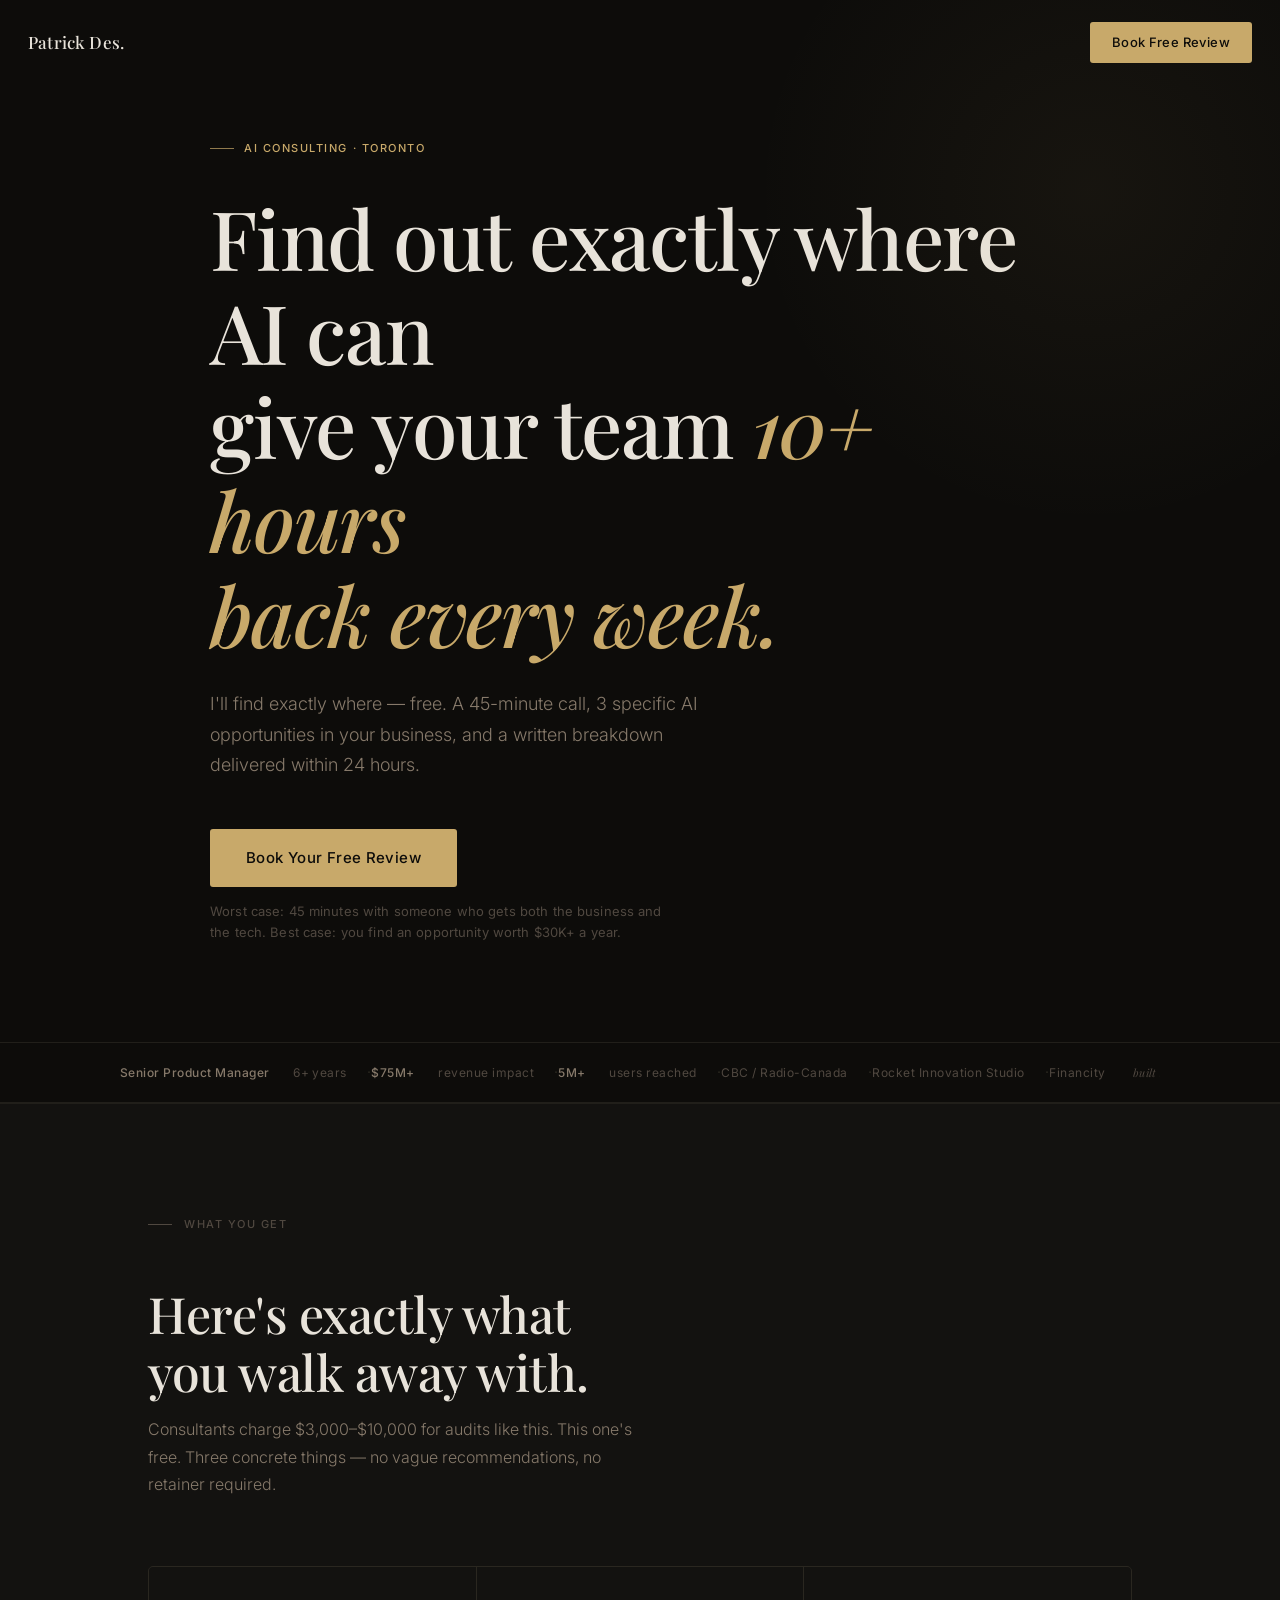
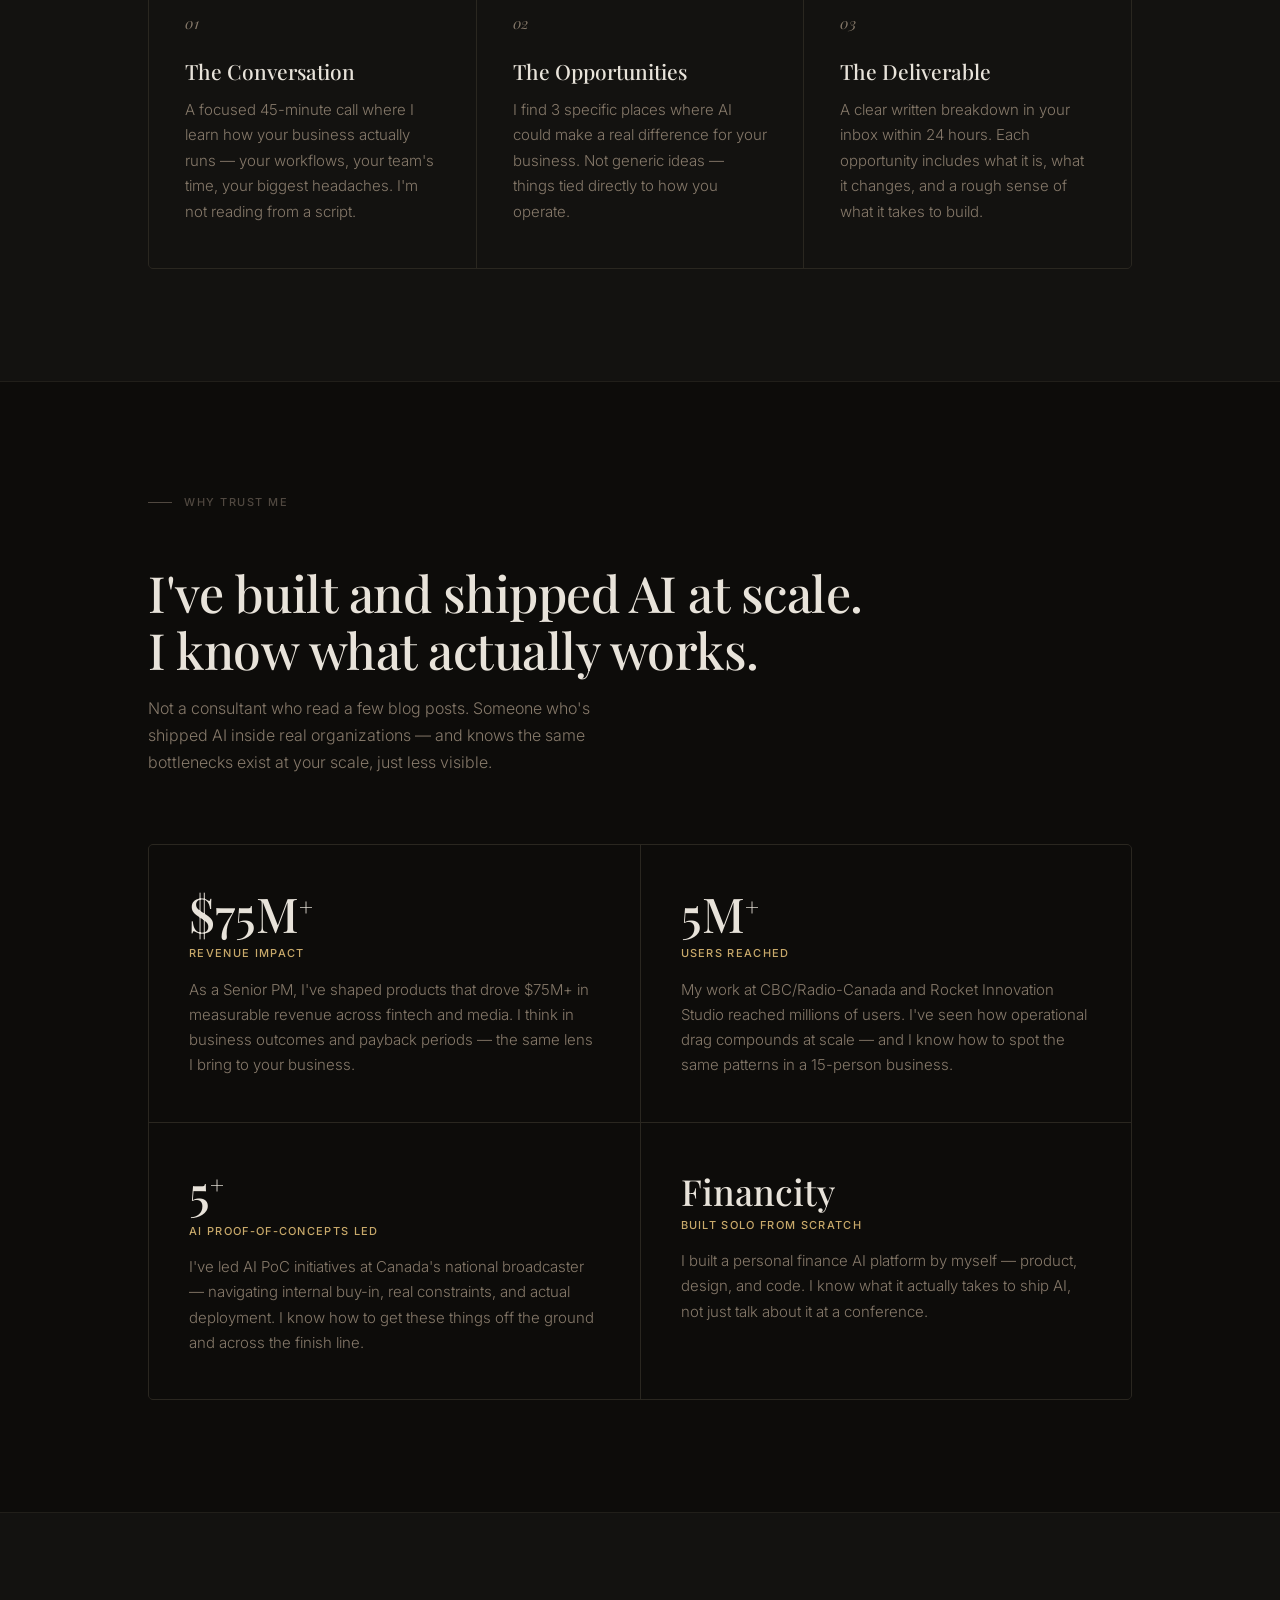
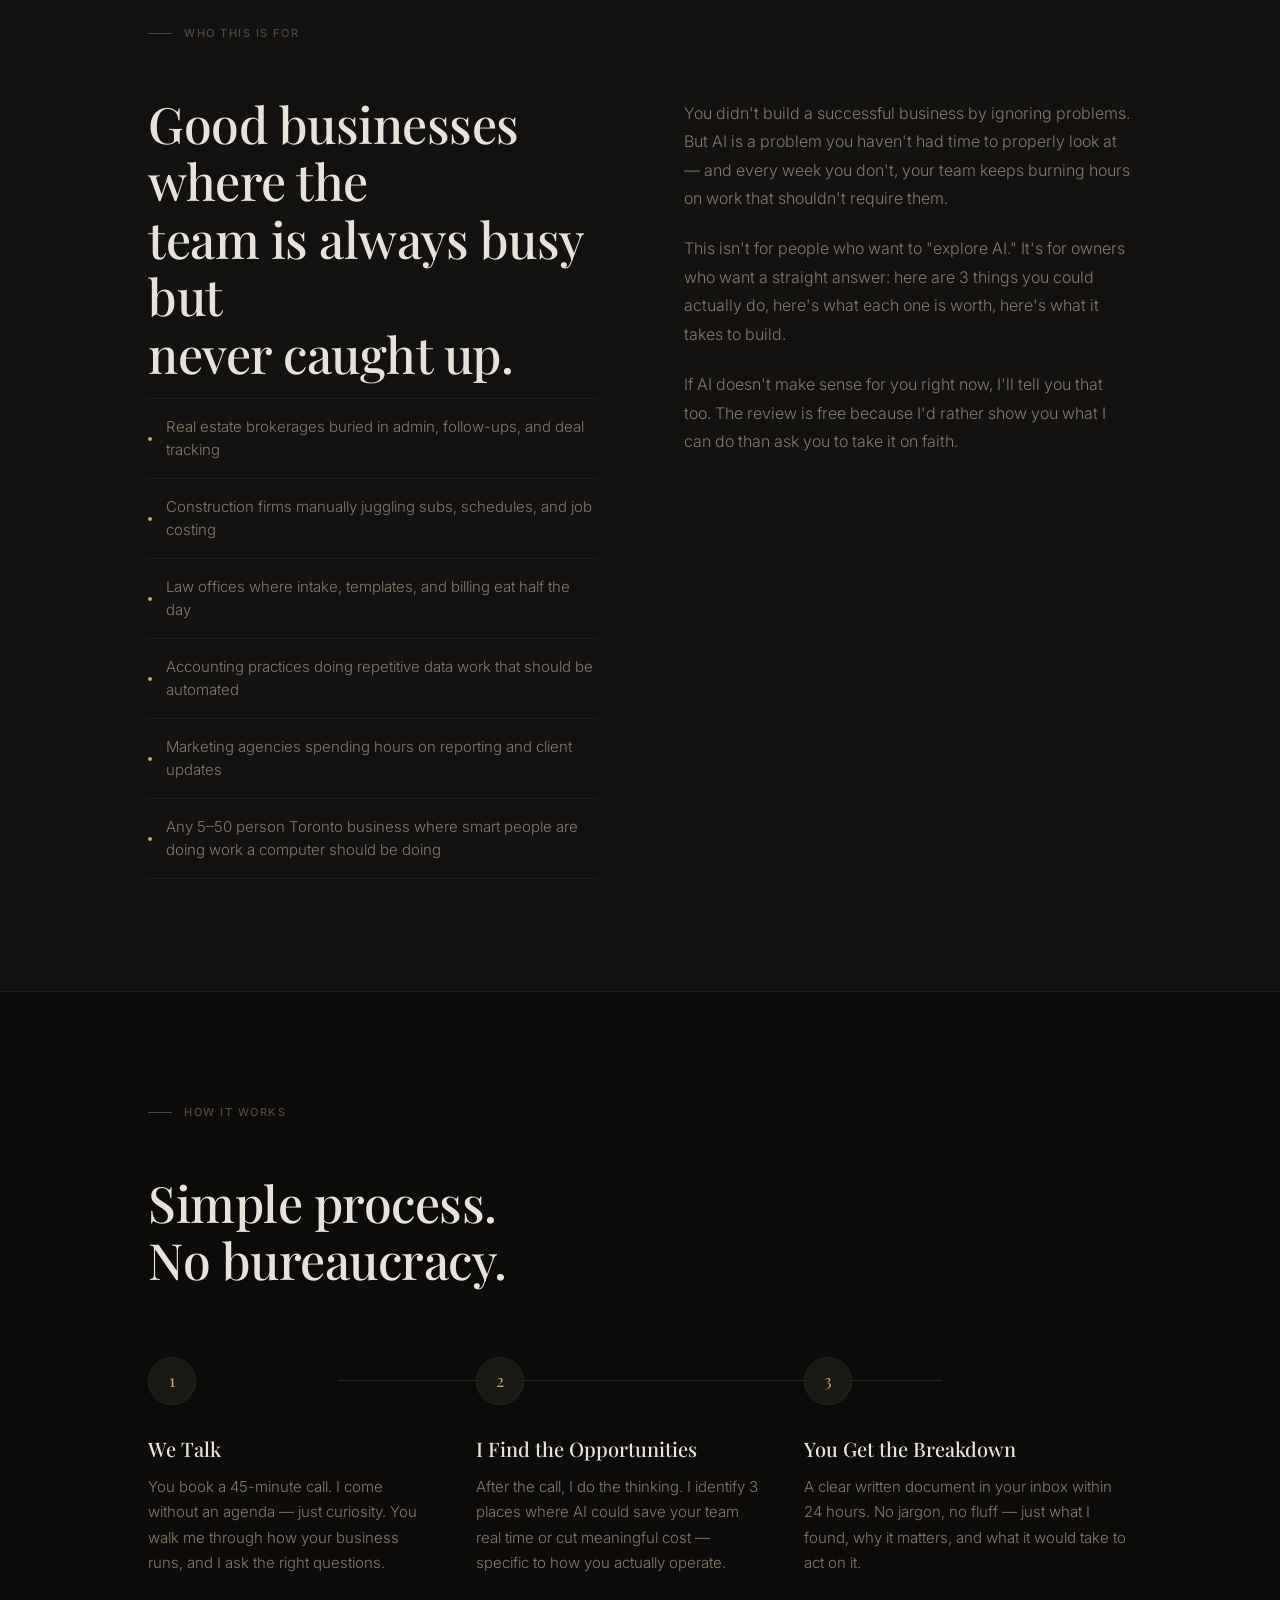
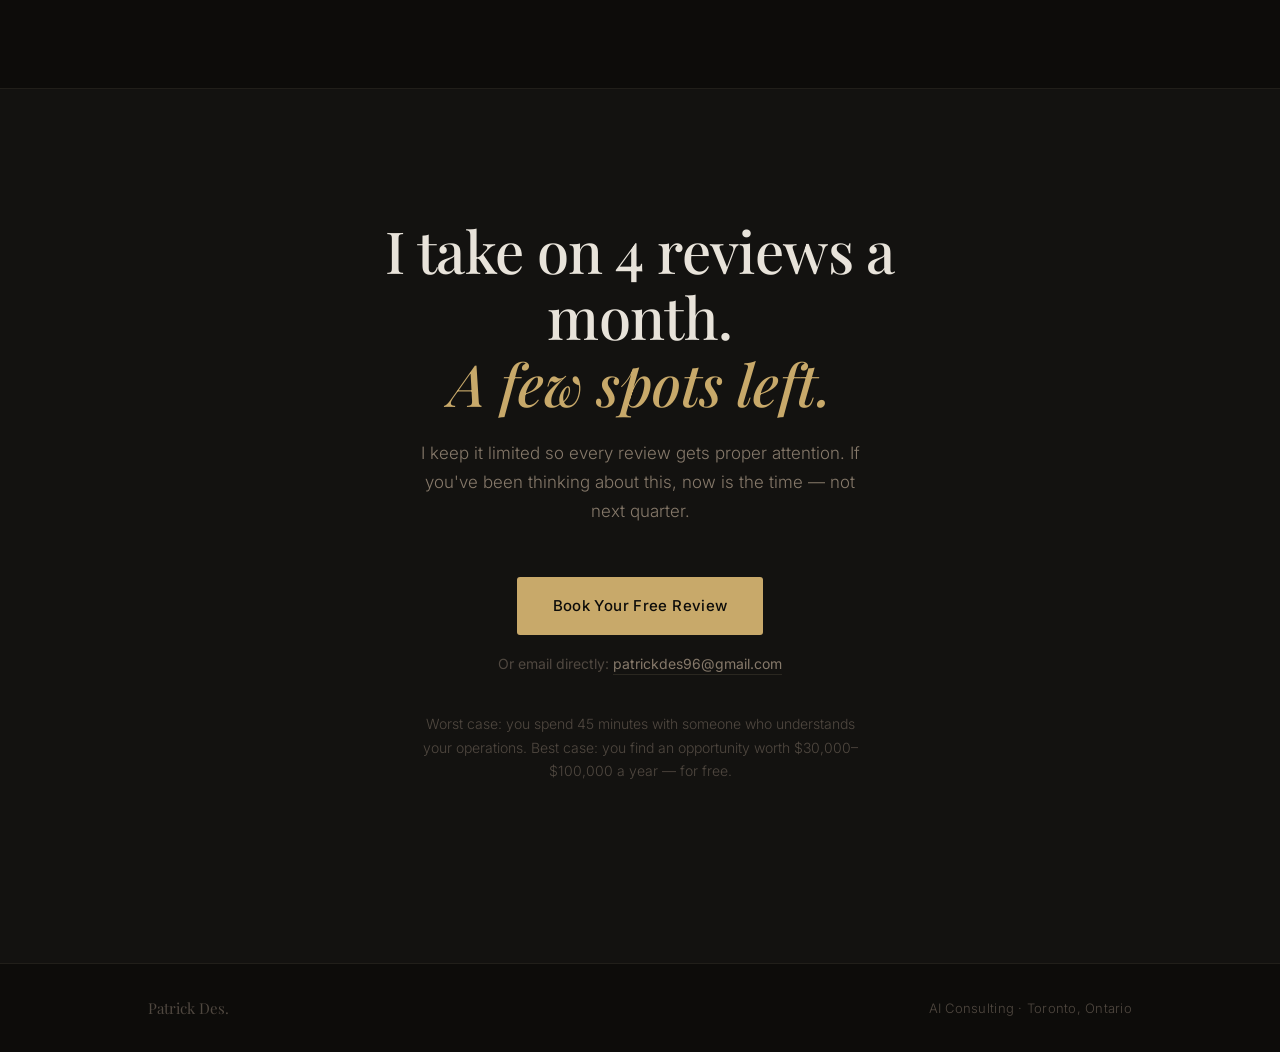
==== index.html @ f0379df7 "Initial commit: AI consulting landing page" ====
<!DOCTYPE html>
<html lang="en">
<head>
  <meta charset="UTF-8">
  <meta name="viewport" content="width=device-width, initial-scale=1.0">
  <title>Patrick Des — AI Consulting for SMBs in Toronto</title>
  <meta name="description" content="Free 45-minute AI Opportunity Review for Toronto SMBs. Find out exactly where AI can save your business time and money — written breakdown delivered in 24 hours.">
  <link rel="preconnect" href="https://fonts.googleapis.com">
  <link rel="preconnect" href="https://fonts.gstatic.com" crossorigin>
  <link href="https://fonts.googleapis.com/css2?family=Playfair+Display:ital,wght@0,400;0,500;0,600;1,400;1,500&family=Inter:wght@300;400;500;600&display=swap" rel="stylesheet">
  <style>
    *, *::before, *::after {
      box-sizing: border-box;
      margin: 0;
      padding: 0;
    }
    :root {
      --bg:           #0d0c0a;
      --bg-2:         #131210;
      --bg-3:         #1a1814;
      --text:         #e8e3da;
      --text-muted:   #86796a;
      --text-dim:     #504840;
      --accent:       #c8a96a;
      --accent-light: #d4b87a;
      --border:       #211f1a;
      --border-mid:   #2a2720;
    }
    html { scroll-behavior: smooth; }
    body {
      font-family: 'Inter', sans-serif;
      background-color: var(--bg);
      color: var(--text);
      line-height: 1.6;
      -webkit-font-smoothing: antialiased;
      -moz-osx-font-smoothing: grayscale;
    }
    h1, h2, h3 {
      font-family: 'Playfair Display', serif;
      font-weight: 500;
      line-height: 1.15;
    }
    .container {
      max-width: 1040px;
      margin: 0 auto;
      padding: 0 28px;
    }
    .container--narrow {
      max-width: 700px;
      margin: 0 auto;
      padding: 0 28px;
    }
    /* ─── NAV ─── */
    nav {
      position: fixed;
      top: 0;
      left: 0;
      right: 0;
      z-index: 100;
      padding: 22px 28px;
      display: flex;
      justify-content: space-between;
      align-items: center;
      transition: background 0.35s ease, border-color 0.35s ease;
      border-bottom: 1px solid transparent;
    }
    nav.scrolled {
      background: rgba(13, 12, 10, 0.94);
      backdrop-filter: blur(16px);
      -webkit-backdrop-filter: blur(16px);
      border-bottom-color: var(--border);
    }
    .nav-logo {
      font-family: 'Playfair Display', serif;
      font-size: 17px;
      font-weight: 500;
      color: var(--text);
      text-decoration: none;
      letter-spacing: 0.01em;
    }
    .nav-cta {
      font-size: 13px;
      font-weight: 500;
      color: var(--bg);
      background: var(--accent);
      padding: 10px 22px;
      border-radius: 3px;
      text-decoration: none;
      letter-spacing: 0.03em;
      transition: background 0.2s ease;
    }
    .nav-cta:hover { background: var(--accent-light); }
    /* ─── HERO ─── */
    .hero {
      min-height: 100vh;
      display: flex;
      align-items: center;
      padding: 140px 0 100px;
      position: relative;
      overflow: hidden;
    }
    .hero::after {
      content: '';
      position: absolute;
      top: -160px;
      right: -160px;
      width: 700px;
      height: 700px;
      background: radial-gradient(circle, rgba(200, 169, 106, 0.055) 0%, transparent 68%);
      pointer-events: none;
    }
    .hero-eyebrow {
      font-size: 11px;
      font-weight: 500;
      letter-spacing: 0.14em;
      text-transform: uppercase;
      color: var(--accent);
      margin-bottom: 32px;
      display: flex;
      align-items: center;
      gap: 10px;
    }
    .hero-eyebrow::before {
      content: '';
      display: block;
      width: 24px;
      height: 1px;
      background: var(--accent);
      opacity: 0.7;
    }
    .hero h1 {
      font-size: clamp(46px, 7.5vw, 82px);
      font-weight: 500;
      color: var(--text);
      margin-bottom: 28px;
      max-width: 860px;
      letter-spacing: -0.015em;
    }
    .hero h1 em {
      font-style: italic;
      color: var(--accent);
    }
    .hero-sub {
      font-size: 18px;
      color: var(--text-muted);
      max-width: 520px;
      line-height: 1.7;
      margin-bottom: 48px;
      font-weight: 300;
    }
    .hero-actions {
      display: flex;
      flex-direction: column;
      align-items: flex-start;
      gap: 14px;
    }
    .btn-primary {
      display: inline-block;
      font-size: 15px;
      font-weight: 500;
      color: var(--bg);
      background: var(--accent);
      padding: 17px 36px;
      border-radius: 3px;
      text-decoration: none;
      letter-spacing: 0.025em;
      transition: background 0.2s ease, transform 0.15s ease;
    }
    .btn-primary:hover {
      background: var(--accent-light);
      transform: translateY(-2px);
    }
    .hero-note {
      font-size: 13px;
      color: var(--text-dim);
      font-weight: 400;
      letter-spacing: 0.01em;
      max-width: 460px;
      line-height: 1.6;
    }
    /* ─── SHARED SECTION STRUCTURE ─── */
    section { padding: 112px 0; }
    .section-label {
      font-size: 11px;
      font-weight: 500;
      letter-spacing: 0.14em;
      text-transform: uppercase;
      color: var(--text-dim);
      margin-bottom: 52px;
      display: flex;
      align-items: center;
      gap: 12px;
    }
    .section-label::before {
      content: '';
      display: block;
      width: 24px;
      height: 1px;
      background: var(--text-dim);
    }
    .section-title {
      font-size: clamp(30px, 4.5vw, 50px);
      color: var(--text);
      margin-bottom: 16px;
      letter-spacing: -0.01em;
    }
    .section-sub {
      font-size: 16px;
      color: var(--text-muted);
      font-weight: 300;
      max-width: 500px;
      line-height: 1.7;
    }
    .section-header { margin-bottom: 68px; }
    hr.divider {
      border: none;
      border-top: 1px solid var(--border);
      margin: 0;
    }
    /* ─── CREDENTIAL BAR ─── */
    .cred-bar {
      border-bottom: 1px solid var(--border);
      background: var(--bg);
      padding: 18px 28px;
      overflow: hidden;
    }
    .cred-bar-inner {
      max-width: 1040px;
      margin: 0 auto;
      display: flex;
      align-items: center;
      gap: 0;
      flex-wrap: nowrap;
      overflow: hidden;
    }
    .cred-item {
      font-size: 12px;
      font-weight: 400;
      color: var(--text-dim);
      letter-spacing: 0.04em;
      white-space: nowrap;
      display: flex;
      align-items: center;
      gap: 20px;
    }
    .cred-item::after {
      content: '·';
      color: var(--border-mid);
      font-size: 14px;
    }
    .cred-item:last-child::after { display: none; }
    .cred-item strong {
      font-weight: 500;
      color: var(--text-muted);
    }
    @media (max-width: 700px) {
      .cred-bar { display: none; }
    }
    /* ─── WHAT YOU GET ─── */
    .what-you-get {
      background: var(--bg-2);
      border-top: 1px solid var(--border);
      border-bottom: 1px solid var(--border);
    }
    .cards {
      display: grid;
      grid-template-columns: repeat(3, 1fr);
      gap: 1px;
      background: var(--border-mid);
      border: 1px solid var(--border-mid);
      border-radius: 5px;
      overflow: hidden;
    }
    .card {
      background: var(--bg-2);
      padding: 44px 36px;
    }
    .card-num {
      font-family: 'Playfair Display', serif;
      font-style: italic;
      font-size: 13px;
      color: var(--accent);
      margin-bottom: 22px;
      letter-spacing: 0.04em;
    }
    .card h3 {
      font-size: 21px;
      font-weight: 500;
      color: var(--text);
      margin-bottom: 14px;
    }
    .card p {
      font-size: 15px;
      color: var(--text-muted);
      line-height: 1.7;
      font-weight: 300;
    }
    /* ─── TRUST ─── */
    .trust { background: var(--bg); }
    .trust-grid {
      display: grid;
      grid-template-columns: repeat(2, 1fr);
      gap: 1px;
      background: var(--border-mid);
      border: 1px solid var(--border-mid);
      border-radius: 5px;
      overflow: hidden;
    }
    .trust-item {
      background: var(--bg);
      padding: 44px 40px;
    }
    .trust-stat {
      font-family: 'Playfair Display', serif;
      font-size: 48px;
      font-weight: 500;
      color: var(--text);
      line-height: 1;
      margin-bottom: 8px;
    }
    .trust-stat sup {
      font-size: 24px;
      vertical-align: super;
      line-height: 0;
    }
    .trust-label {
      font-size: 11px;
      font-weight: 500;
      color: var(--accent);
      text-transform: uppercase;
      letter-spacing: 0.12em;
      margin-bottom: 14px;
    }
    .trust-desc {
      font-size: 15px;
      color: var(--text-muted);
      line-height: 1.68;
      font-weight: 300;
    }
    /* ─── WHO IT'S FOR ─── */
    .who-for {
      background: var(--bg-2);
      border-top: 1px solid var(--border);
      border-bottom: 1px solid var(--border);
    }
    .who-layout {
      display: grid;
      grid-template-columns: 1fr 1fr;
      gap: 88px;
      align-items: start;
    }
    .who-list {
      list-style: none;
      margin-top: 4px;
    }
    .who-list li {
      padding: 17px 0;
      border-bottom: 1px solid var(--border);
      font-size: 15px;
      color: var(--text-muted);
      display: flex;
      align-items: center;
      gap: 14px;
      font-weight: 300;
      line-height: 1.5;
    }
    .who-list li:first-child { border-top: 1px solid var(--border); }
    .who-list li::before {
      content: '';
      display: block;
      width: 4px;
      height: 4px;
      border-radius: 50%;
      background: var(--accent);
      flex-shrink: 0;
    }
    .who-prose { padding-top: 4px; }
    .who-prose p {
      font-size: 16px;
      color: var(--text-muted);
      line-height: 1.78;
      font-weight: 300;
      margin-bottom: 22px;
    }
    .who-prose p:last-child { margin-bottom: 0; }
    /* ─── HOW IT WORKS ─── */
    .how-it-works { background: var(--bg); }
    .steps {
      display: grid;
      grid-template-columns: repeat(3, 1fr);
      gap: 0;
      position: relative;
    }
    .steps::before {
      content: '';
      position: absolute;
      top: 23px;
      left: calc(16.666% + 26px);
      right: calc(16.666% + 26px);
      height: 1px;
      background: var(--border-mid);
      z-index: 0;
    }
    .step { padding-right: 40px; }
    .step:last-child { padding-right: 0; }
    .step-num {
      width: 48px;
      height: 48px;
      border-radius: 50%;
      border: 1px solid var(--border-mid);
      background: var(--bg-3);
      display: flex;
      align-items: center;
      justify-content: center;
      margin-bottom: 32px;
      font-family: 'Playfair Display', serif;
      font-size: 17px;
      color: var(--accent);
      position: relative;
      z-index: 1;
    }
    .step h3 {
      font-size: 20px;
      font-weight: 500;
      color: var(--text);
      margin-bottom: 14px;
    }
    .step p {
      font-size: 15px;
      color: var(--text-muted);
      line-height: 1.7;
      font-weight: 300;
    }
    /* ─── FINAL CTA ─── */
    .final-cta {
      background: var(--bg-2);
      border-top: 1px solid var(--border);
      text-align: center;
      padding: 128px 0;
    }
    .final-cta h2 {
      font-size: clamp(34px, 5vw, 58px);
      color: var(--text);
      max-width: 660px;
      margin: 0 auto 22px;
      letter-spacing: -0.01em;
    }
    .final-cta h2 em {
      font-style: italic;
      color: var(--accent);
    }
    .final-cta > .container--narrow > p {
      font-size: 17px;
      color: var(--text-muted);
      font-weight: 300;
      max-width: 460px;
      margin: 0 auto 52px;
      line-height: 1.7;
    }
    .cta-stack {
      display: flex;
      flex-direction: column;
      align-items: center;
      gap: 18px;
    }
    .cta-email-line {
      font-size: 14px;
      color: var(--text-dim);
    }
    .cta-email-line a {
      color: var(--text-muted);
      text-decoration: none;
      border-bottom: 1px solid var(--border-mid);
      padding-bottom: 2px;
      transition: color 0.2s ease, border-color 0.2s ease;
    }
    .cta-email-line a:hover {
      color: var(--text);
      border-bottom-color: var(--text-muted);
    }
    /* ─── FOOTER ─── */
    footer {
      background: var(--bg);
      border-top: 1px solid var(--border);
      padding: 32px 0;
    }
    .footer-inner {
      display: flex;
      justify-content: space-between;
      align-items: center;
    }
    .footer-name {
      font-family: 'Playfair Display', serif;
      font-size: 15px;
      color: var(--text-dim);
      font-weight: 400;
    }
    .footer-loc {
      font-size: 13px;
      color: var(--text-dim);
      font-weight: 300;
      letter-spacing: 0.02em;
    }
    /* ─── SCROLL REVEAL ─── */
    .reveal {
      opacity: 0;
      transform: translateY(22px);
      transition: opacity 0.65s ease, transform 0.65s ease;
    }
    .reveal.visible {
      opacity: 1;
      transform: translateY(0);
    }
    .d1 { transition-delay: 0.10s; }
    .d2 { transition-delay: 0.20s; }
    .d3 { transition-delay: 0.30s; }
    /* ─── RESPONSIVE ─── */
    @media (max-width: 860px) {
      .cards { grid-template-columns: 1fr; }
      .trust-grid { grid-template-columns: 1fr; }
      .who-layout {
        grid-template-columns: 1fr;
        gap: 56px;
      }
      .steps {
        grid-template-columns: 1fr;
        gap: 44px;
      }
      .steps::before { display: none; }
      .step {
        padding-right: 0;
        display: flex;
        align-items: flex-start;
        gap: 22px;
      }
      .step-num { flex-shrink: 0; margin-bottom: 0; }
      .step-body { flex: 1; }
    }
    @media (max-width: 600px) {
      section { padding: 80px 0; }
      .hero { padding: 120px 0 80px; min-height: auto; }
      .hero h1 { font-size: 40px; }
      .hero-sub { font-size: 16px; }
      .section-title { font-size: 28px; }
      .trust-stat { font-size: 40px; }
      .trust-item,
      .card { padding: 32px 24px; }
      .final-cta { padding: 88px 0; }
      .footer-inner {
        flex-direction: column;
        gap: 6px;
        text-align: center;
      }
    }
  </style>
</head>
<body>
  <!-- Nav -->
  <nav id="navbar">
    <a href="#" class="nav-logo">Patrick Des.</a>
    <a href="#book" class="nav-cta">Book Free Review</a>
  </nav>
  <!-- ─── HERO ─── -->
  <section class="hero">
    <div class="container">
      <p class="hero-eyebrow">AI Consulting &middot; Toronto</p>
      <h1>Find out exactly where AI can<br>give your team <em>10+ hours<br>back every week.</em></h1>
      <p class="hero-sub">I'll find exactly where — free. A 45-minute call, 3 specific AI opportunities in your business, and a written breakdown delivered within 24 hours.</p>
      <div class="hero-actions">
        <a href="#book" class="btn-primary">Book Your Free Review</a>
        <span class="hero-note">Worst case: 45 minutes with someone who gets both the business and the tech. Best case: you find an opportunity worth $30K+ a year.</span>
      </div>
    </div>
  </section>
  <hr class="divider">
  <!-- ─── CREDENTIAL BAR ─── -->
  <div class="cred-bar">
    <div class="cred-bar-inner">
      <span class="cred-item"><strong>Senior Product Manager</strong> &nbsp;6+ years</span>
      <span class="cred-item"><strong>$75M+</strong> &nbsp;revenue impact</span>
      <span class="cred-item"><strong>5M+</strong> &nbsp;users reached</span>
      <span class="cred-item">CBC / Radio-Canada</span>
      <span class="cred-item">Rocket Innovation Studio</span>
      <span class="cred-item">Financity &nbsp;<em style="font-family:'Playfair Display',serif; font-size:11px; color: var(--text-dim);">built solo</em></span>
    </div>
  </div>
  <!-- ─── WHAT YOU GET ─── -->
  <section class="what-you-get">
    <div class="container">
      <div class="section-header">
        <p class="section-label reveal">What you get</p>
        <h2 class="section-title reveal">Here's exactly what<br>you walk away with.</h2>
        <p class="section-sub reveal">Consultants charge $3,000–$10,000 for audits like this. This one's free. Three concrete things — no vague recommendations, no retainer required.</p>
      </div>
      <div class="cards">
        <div class="card reveal">
          <p class="card-num">01</p>
          <h3>The Conversation</h3>
          <p>A focused 45-minute call where I learn how your business actually runs — your workflows, your team's time, your biggest headaches. I'm not reading from a script.</p>
        </div>
        <div class="card reveal d1">
          <p class="card-num">02</p>
          <h3>The Opportunities</h3>
          <p>I find 3 specific places where AI could make a real difference for your business. Not generic ideas — things tied directly to how you operate.</p>
        </div>
        <div class="card reveal d2">
          <p class="card-num">03</p>
          <h3>The Deliverable</h3>
          <p>A clear written breakdown in your inbox within 24 hours. Each opportunity includes what it is, what it changes, and a rough sense of what it takes to build.</p>
        </div>
      </div>
    </div>
  </section>
  <!-- ─── TRUST ─── -->
  <section class="trust">
    <div class="container">
      <div class="section-header">
        <p class="section-label reveal">Why trust me</p>
        <h2 class="section-title reveal">I've built and shipped AI at scale.<br>I know what actually works.</h2>
        <p class="section-sub reveal">Not a consultant who read a few blog posts. Someone who's shipped AI inside real organizations — and knows the same bottlenecks exist at your scale, just less visible.</p>
      </div>
      <div class="trust-grid">
        <div class="trust-item reveal">
          <div class="trust-stat">$75M<sup>+</sup></div>
          <p class="trust-label">Revenue Impact</p>
          <p class="trust-desc">As a Senior PM, I've shaped products that drove $75M+ in measurable revenue across fintech and media. I think in business outcomes and payback periods — the same lens I bring to your business.</p>
        </div>
        <div class="trust-item reveal d1">
          <div class="trust-stat">5M<sup>+</sup></div>
          <p class="trust-label">Users Reached</p>
          <p class="trust-desc">My work at CBC/Radio-Canada and Rocket Innovation Studio reached millions of users. I've seen how operational drag compounds at scale — and I know how to spot the same patterns in a 15-person business.</p>
        </div>
        <div class="trust-item reveal d2">
          <div class="trust-stat">5<sup>+</sup></div>
          <p class="trust-label">AI Proof-of-Concepts Led</p>
          <p class="trust-desc">I've led AI PoC initiatives at Canada's national broadcaster — navigating internal buy-in, real constraints, and actual deployment. I know how to get these things off the ground and across the finish line.</p>
        </div>
        <div class="trust-item reveal d3">
          <div class="trust-stat" style="font-size: 36px; padding-top: 6px;">Financity</div>
          <p class="trust-label">Built Solo from Scratch</p>
          <p class="trust-desc">I built a personal finance AI platform by myself — product, design, and code. I know what it actually takes to ship AI, not just talk about it at a conference.</p>
        </div>
      </div>
    </div>
  </section>
  <!-- ─── WHO IT'S FOR ─── -->
  <section class="who-for">
    <div class="container">
      <p class="section-label reveal">Who this is for</p>
      <div class="who-layout">
        <div>
          <h2 class="section-title reveal">Good businesses where the<br>team is always busy but<br>never caught up.</h2>
          <ul class="who-list">
            <li class="reveal">Real estate brokerages buried in admin, follow-ups, and deal tracking</li>
            <li class="reveal d1">Construction firms manually juggling subs, schedules, and job costing</li>
            <li class="reveal d1">Law offices where intake, templates, and billing eat half the day</li>
            <li class="reveal d2">Accounting practices doing repetitive data work that should be automated</li>
            <li class="reveal d2">Marketing agencies spending hours on reporting and client updates</li>
            <li class="reveal d3">Any 5–50 person Toronto business where smart people are doing work a computer should be doing</li>
          </ul>
        </div>
        <div class="who-prose reveal">
          <p>You didn't build a successful business by ignoring problems. But AI is a problem you haven't had time to properly look at — and every week you don't, your team keeps burning hours on work that shouldn't require them.</p>
          <p>This isn't for people who want to "explore AI." It's for owners who want a straight answer: here are 3 things you could actually do, here's what each one is worth, here's what it takes to build.</p>
          <p>If AI doesn't make sense for you right now, I'll tell you that too. The review is free because I'd rather show you what I can do than ask you to take it on faith.</p>
        </div>
      </div>
    </div>
  </section>
  <!-- ─── HOW IT WORKS ─── -->
  <section class="how-it-works">
    <div class="container">
      <div class="section-header">
        <p class="section-label reveal">How it works</p>
        <h2 class="section-title reveal">Simple process.<br>No bureaucracy.</h2>
      </div>
      <div class="steps">
        <div class="step reveal">
          <div class="step-num">1</div>
          <div class="step-body">
            <h3>We Talk</h3>
            <p>You book a 45-minute call. I come without an agenda — just curiosity. You walk me through how your business runs, and I ask the right questions.</p>
          </div>
        </div>
        <div class="step reveal d1">
          <div class="step-num">2</div>
          <div class="step-body">
            <h3>I Find the Opportunities</h3>
            <p>After the call, I do the thinking. I identify 3 places where AI could save your team real time or cut meaningful cost — specific to how you actually operate.</p>
          </div>
        </div>
        <div class="step reveal d2">
          <div class="step-num">3</div>
          <div class="step-body">
            <h3>You Get the Breakdown</h3>
            <p>A clear written document in your inbox within 24 hours. No jargon, no fluff — just what I found, why it matters, and what it would take to act on it.</p>
          </div>
        </div>
      </div>
    </div>
  </section>
  <!-- ─── FINAL CTA ─── -->
  <section class="final-cta" id="book">
    <div class="container--narrow">
      <h2 class="reveal">I take on 4 reviews a month.<br><em>A few spots left.</em></h2>
      <p class="reveal">I keep it limited so every review gets proper attention. If you've been thinking about this, now is the time — not next quarter.</p>
      <div class="cta-stack reveal">
        <a href="mailto:patrickdes96@gmail.com" class="btn-primary">Book Your Free Review</a>
        <p class="cta-email-line">Or email directly: <a href="mailto:patrickdes96@gmail.com">patrickdes96@gmail.com</a></p>
      </div>
      <p class="reveal" style="margin-top: 36px; font-size: 14px; color: var(--text-dim); max-width: 440px; margin-left: auto; margin-right: auto; line-height: 1.7;">Worst case: you spend 45 minutes with someone who understands your operations. Best case: you find an opportunity worth $30,000–$100,000 a year — for free.</p>
    </div>
  </section>
  <!-- ─── FOOTER ─── -->
  <footer>
    <div class="container">
      <div class="footer-inner">
        <span class="footer-name">Patrick Des.</span>
        <span class="footer-loc">AI Consulting &middot; Toronto, Ontario</span>
      </div>
    </div>
  </footer>
  <script>
    // Scroll reveal
    const revealEls = document.querySelectorAll('.reveal');
    const revealObserver = new IntersectionObserver((entries) => {
      entries.forEach(entry => {
        if (entry.isIntersecting) {
          entry.target.classList.add('visible');
          revealObserver.unobserve(entry.target);
        }
      });
    }, { threshold: 0.08, rootMargin: '0px 0px -36px 0px' });
    revealEls.forEach(el => revealObserver.observe(el));
    // Hero elements: visible immediately without waiting for scroll
    document.querySelectorAll('.hero .reveal, .hero .hero-eyebrow, .hero h1, .hero .hero-sub, .hero .hero-actions').forEach(el => {
      el.classList.add('visible');
    });
    // Sticky nav
    const navbar = document.getElementById('navbar');
    const onScroll = () => {
      navbar.classList.toggle('scrolled', window.scrollY > 32);
    };
    window.addEventListener('scroll', onScroll, { passive: true });
  </script>
</body>
</html>
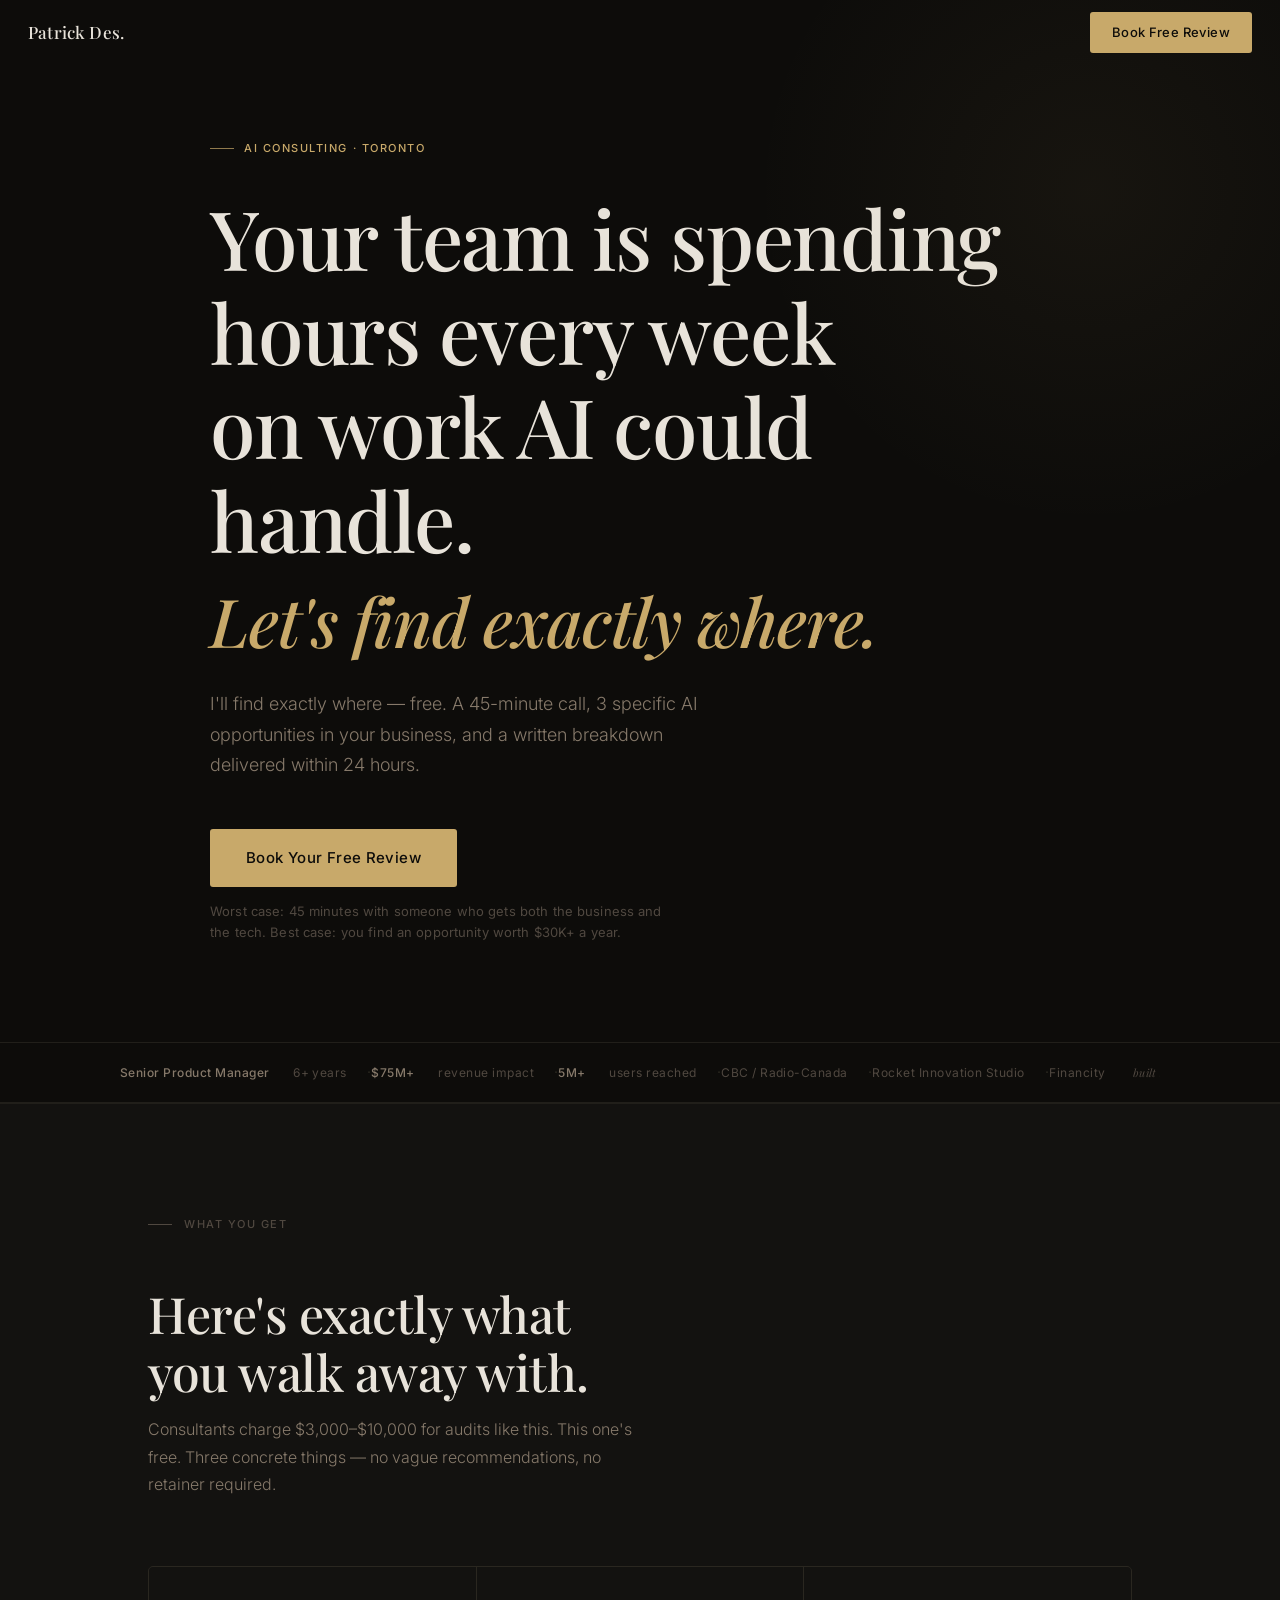
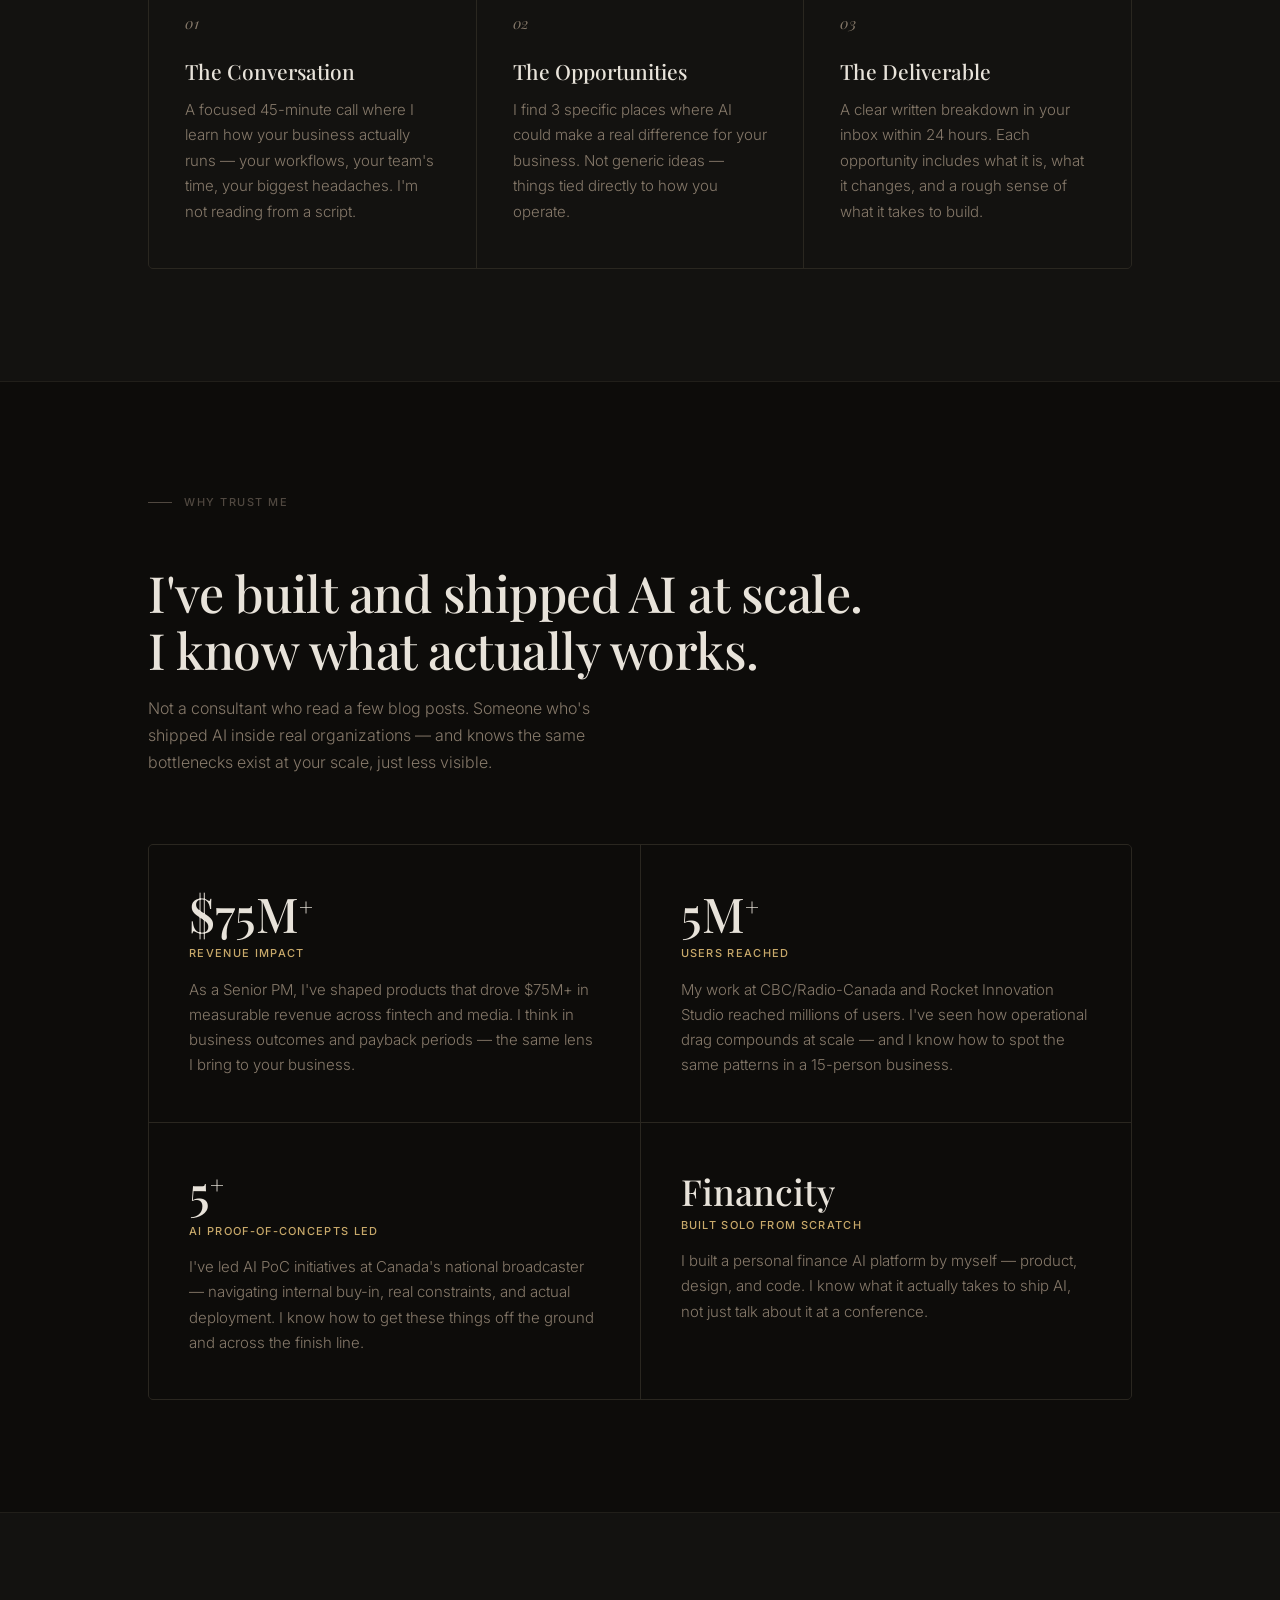
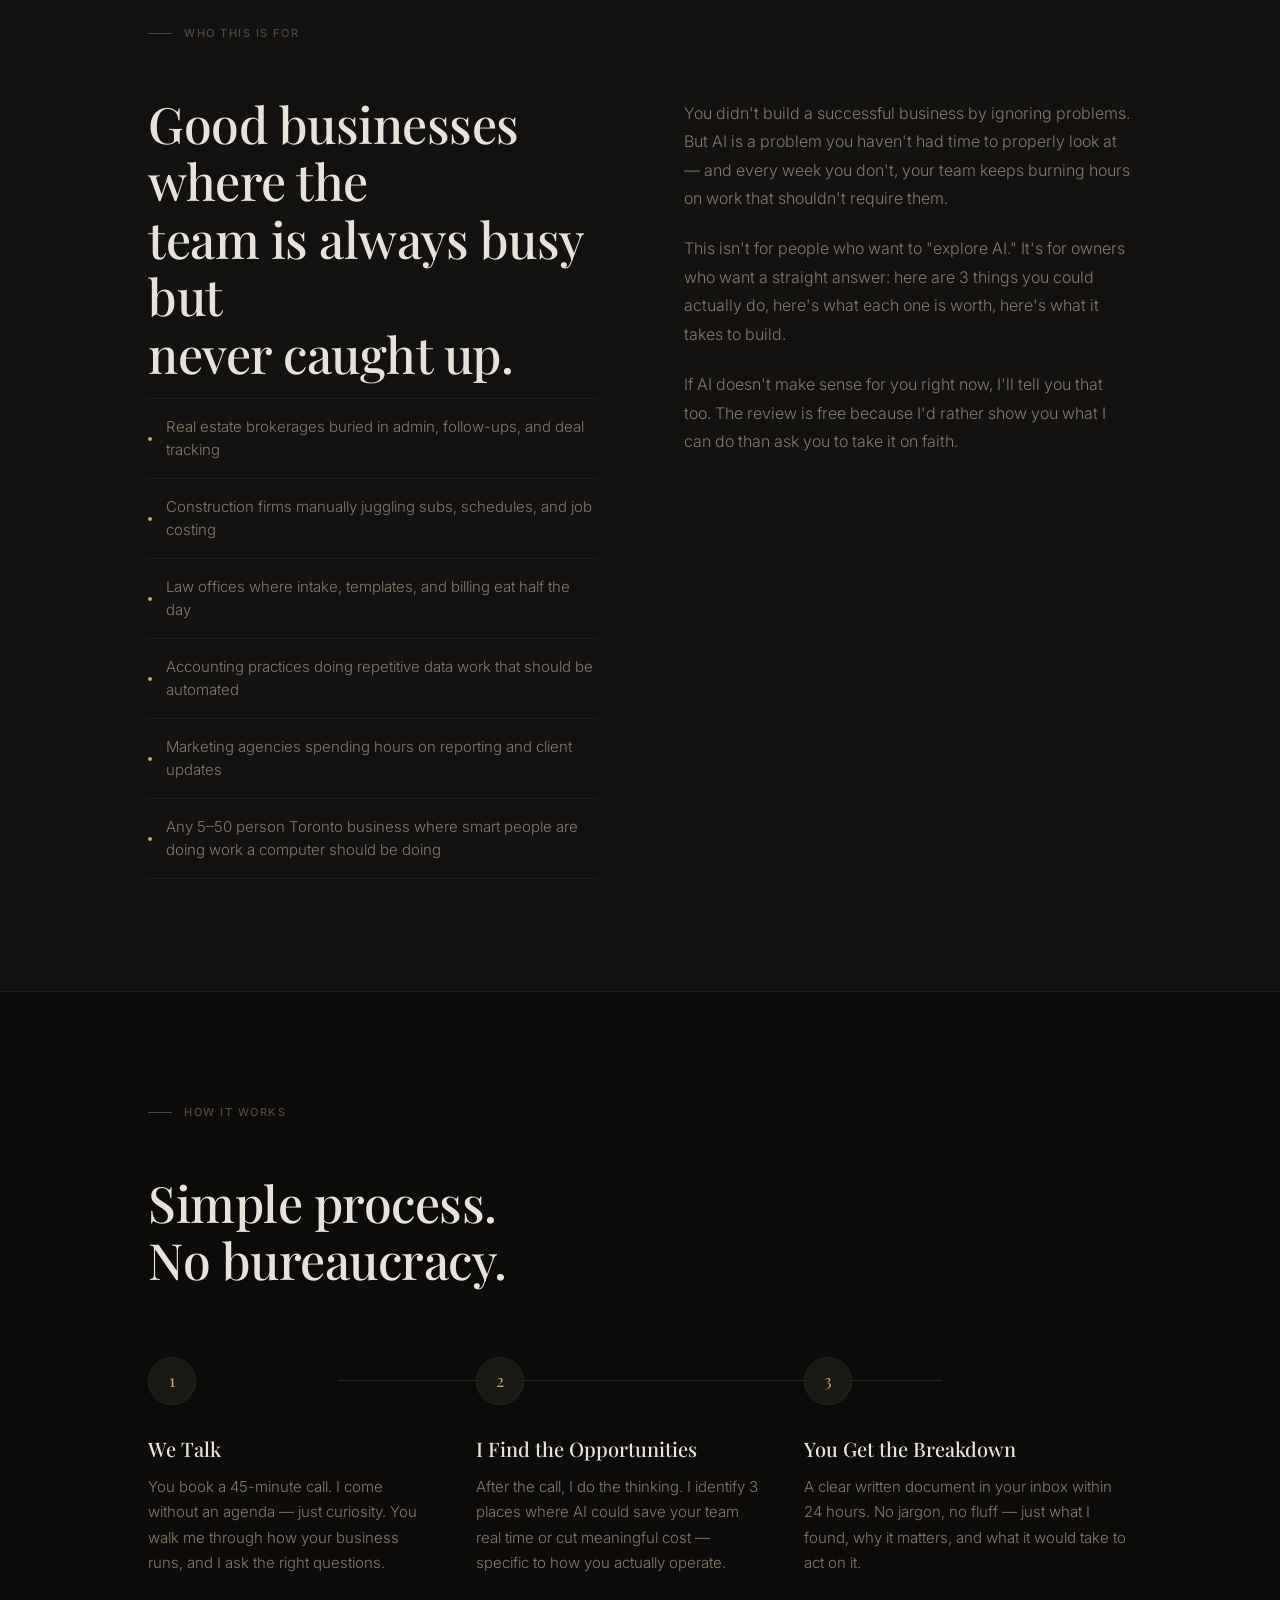
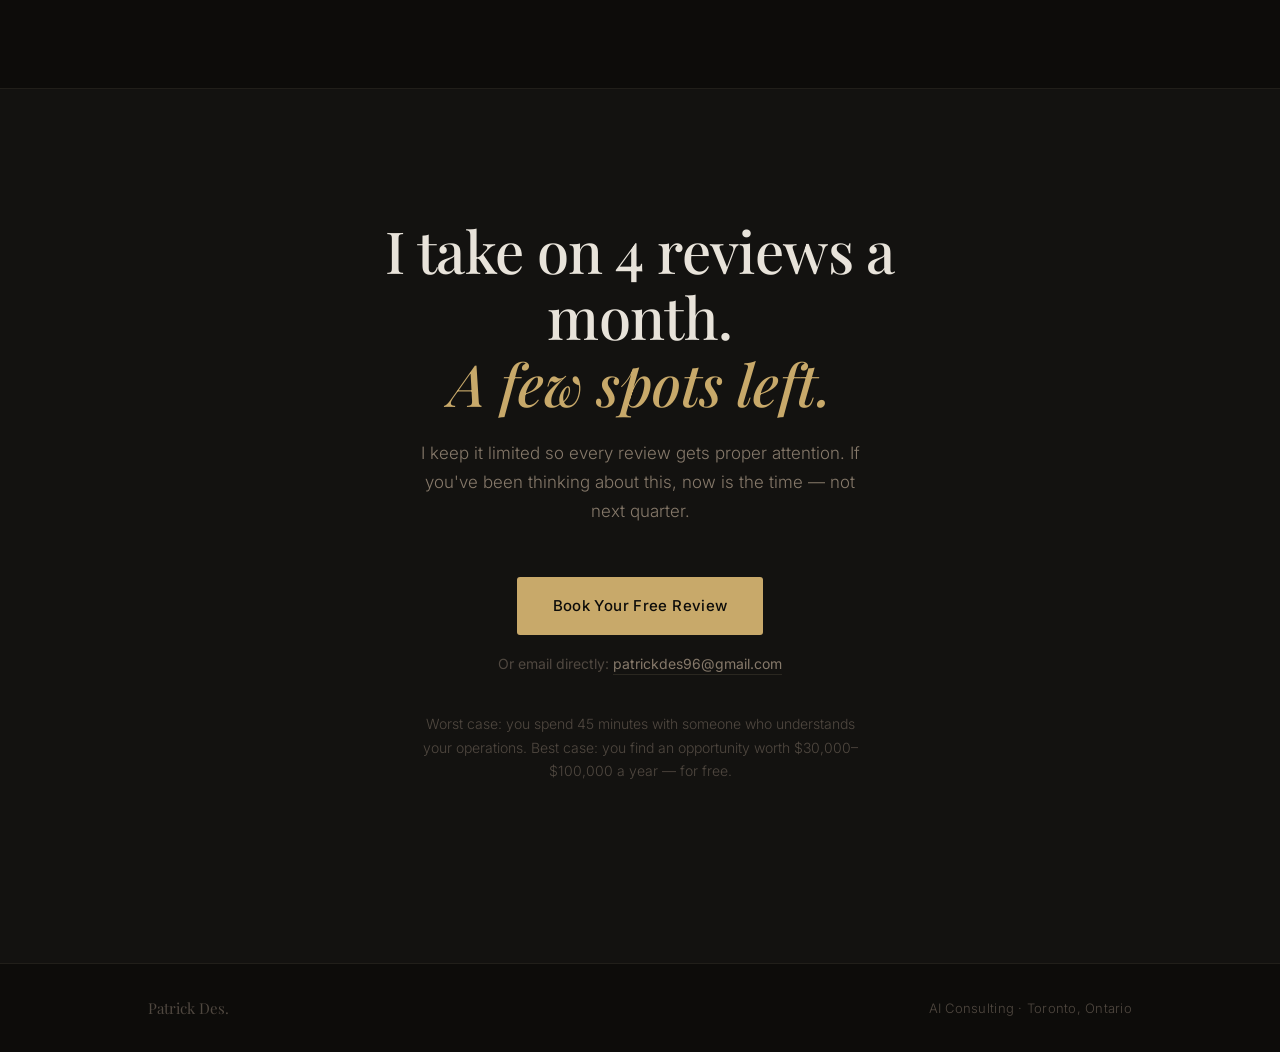
==== commit 82a6450a: "Refine hero headline, typography, and nav layout - Replace hero headline with new three-line copy wi" ====
--- a/index.html
+++ b/index.html
@@ -57,7 +57,7 @@
       left: 0;
       right: 0;
       z-index: 100;
-      padding: 22px 28px;
+      padding: 12px 28px;
       display: flex;
       justify-content: space-between;
       align-items: center;
@@ -139,6 +139,7 @@
     .hero h1 em {
       font-style: italic;
       color: var(--accent);
+      font-size: 0.82em;
     }
     .hero-sub {
       font-size: 18px;
@@ -515,6 +516,9 @@
     .d2 { transition-delay: 0.20s; }
     .d3 { transition-delay: 0.30s; }
     /* ─── RESPONSIVE ─── */
+    @media (max-width: 768px) {
+      .hero h1 { font-size: clamp(20px, 5.5vw, 42px); }
+    }
     @media (max-width: 860px) {
       .cards { grid-template-columns: 1fr; }
       .trust-grid { grid-template-columns: 1fr; }
@@ -539,7 +543,7 @@
     @media (max-width: 600px) {
       section { padding: 80px 0; }
       .hero { padding: 120px 0 80px; min-height: auto; }
-      .hero h1 { font-size: 40px; }
+      .hero h1 { font-size: clamp(18px, 5vw, 36px); }
       .hero-sub { font-size: 16px; }
       .section-title { font-size: 28px; }
       .trust-stat { font-size: 40px; }
@@ -564,7 +568,7 @@
   <section class="hero">
     <div class="container">
       <p class="hero-eyebrow">AI Consulting &middot; Toronto</p>
-      <h1>Find out exactly where AI can<br>give your team <em>10+ hours<br>back every week.</em></h1>
+      <h1>Your team is spending hours every week<br>on work AI could handle.<br><em>Let's find exactly where.</em></h1>
       <p class="hero-sub">I'll find exactly where — free. A 45-minute call, 3 specific AI opportunities in your business, and a written breakdown delivered within 24 hours.</p>
       <div class="hero-actions">
         <a href="#book" class="btn-primary">Book Your Free Review</a>
